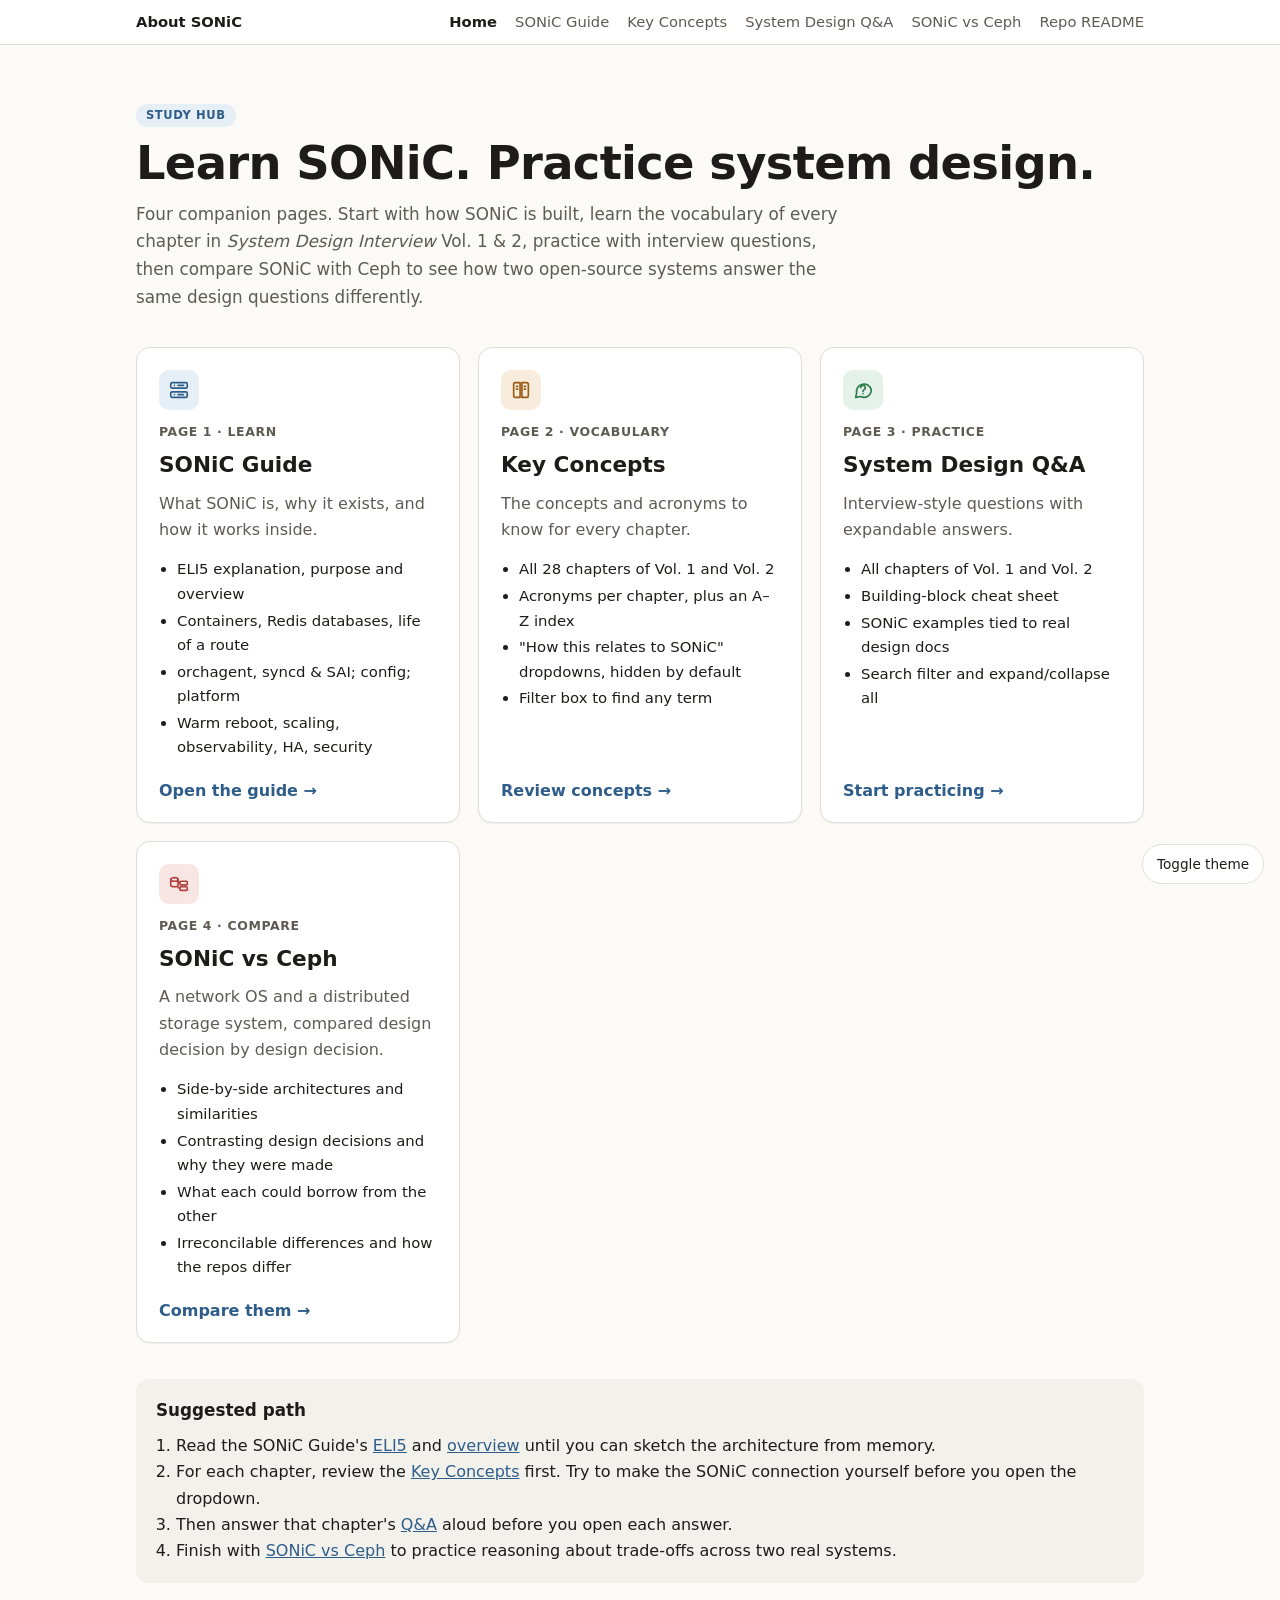
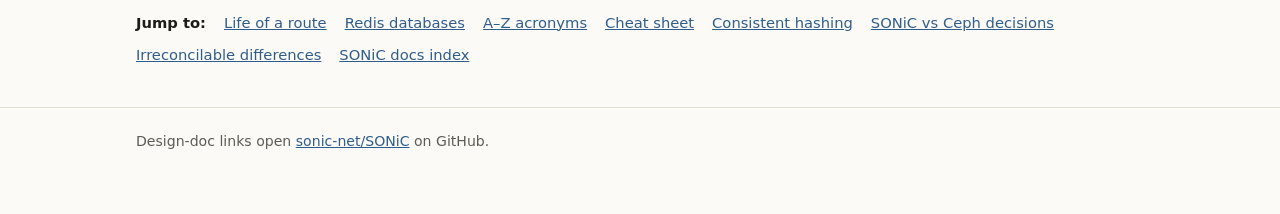
==== index.html @ ba14b764 "Add About SONiC study site Five static pages correlating System Design Interview (Vol. 1 & 2) with S" ====
<!doctype html>
<html lang="en">
<head>
<meta charset="utf-8">
<meta name="viewport" content="width=device-width, initial-scale=1">
<title>About SONiC</title>
<style>
:root{
  --bg:#fbfaf7; --surface:#ffffff; --surface-2:#f3f1ec; --text:#1d1c1a; --muted:#5f5b53;
  --border:#e2ded5; --accent:#2f5d8a; --accent-soft:#e6eef6; --ok:#2d7a4b; --ok-soft:#e5f2ea; --warn:#9a5b12; --warn-soft:#f8eddd; --ceph:#b0413e; --ceph-soft:#f7e6e4;
  --shadow:0 1px 2px rgba(0,0,0,.05);
}
@media (prefers-color-scheme: dark){
  :root:not([data-theme="light"]){
    --bg:#161614; --surface:#1f1e1b; --surface-2:#282723; --text:#ecebe6; --muted:#a8a498;
    --border:#37352f; --accent:#8db7e0; --accent-soft:#223244; --ok:#7cc79a; --ok-soft:#1f3328; --warn:#e0a860; --warn-soft:#3a2d1b; --ceph:#e8908b; --ceph-soft:#3a2322; --shadow:none;
  }
}
:root[data-theme="dark"]{
  --bg:#161614; --surface:#1f1e1b; --surface-2:#282723; --text:#ecebe6; --muted:#a8a498;
  --border:#37352f; --accent:#8db7e0; --accent-soft:#223244; --ok:#7cc79a; --ok-soft:#1f3328; --warn:#e0a860; --warn-soft:#3a2d1b; --ceph:#e8908b; --ceph-soft:#3a2322; --shadow:none;
}
*{box-sizing:border-box}
body{margin:0;background:var(--bg);color:var(--text);font:16px/1.65 system-ui,-apple-system,"Segoe UI",Roboto,sans-serif}
a{color:var(--accent)}
.wrap{max-width:1040px;margin:0 auto;padding:0 16px}
.topbar{border-bottom:1px solid var(--border);background:var(--surface)}
.topbar .wrap{display:flex;gap:18px;align-items:center;flex-wrap:wrap;padding-top:10px;padding-bottom:10px;font-size:.92rem}
.topbar a{text-decoration:none;color:var(--muted)}
.topbar a.active{color:var(--text);font-weight:600}
.topbar .brand{font-weight:700;color:var(--text);margin-right:auto;text-decoration:none}
header{padding:56px 0 28px}
.kicker{display:inline-block;font-size:.72rem;font-weight:600;letter-spacing:.05em;text-transform:uppercase;background:var(--accent-soft);color:var(--accent);border-radius:999px;padding:2px 10px;margin-bottom:10px}
header h1{font-size:clamp(2rem,5vw,2.9rem);line-height:1.15;margin:0 0 10px;letter-spacing:-.015em}
header p{color:var(--muted);margin:0;max-width:66ch;font-size:1.05rem}
.cards{display:grid;gap:18px;grid-template-columns:repeat(auto-fit,minmax(300px,1fr));margin:8px 0 36px}
a.card{display:flex;flex-direction:column;text-decoration:none;color:inherit;background:var(--surface);border:1px solid var(--border);border-radius:14px;padding:22px 22px 18px;box-shadow:var(--shadow);transition:border-color .15s,transform .15s}
a.card:hover,a.card:focus-visible{border-color:var(--accent);transform:translateY(-2px)}
.card .num{font-size:.78rem;font-weight:600;color:var(--muted);text-transform:uppercase;letter-spacing:.05em}
.card h2{margin:4px 0 8px;font-size:1.35rem}
.card p{margin:0 0 12px;color:var(--muted)}
.card ul{margin:0 0 16px;padding-left:18px;font-size:.93rem}
.card li{margin:2px 0}
.card .go{margin-top:auto;font-weight:600;color:var(--accent)}
.icon{width:40px;height:40px;border-radius:10px;display:grid;place-items:center;margin-bottom:12px}
.icon.a{background:var(--accent-soft);color:var(--accent)}
.icon.b{background:var(--ok-soft);color:var(--ok)}
.icon.c{background:var(--warn-soft);color:var(--warn)}
.icon.d{background:var(--ceph-soft);color:var(--ceph)}
.icon svg{width:22px;height:22px;fill:none;stroke:currentColor;stroke-width:1.8;stroke-linecap:round;stroke-linejoin:round}
.how{background:var(--surface-2);border-radius:12px;padding:18px 20px;margin-bottom:28px}
.how h3{margin:0 0 8px;font-size:1.05rem}
.how ol{margin:0;padding-left:20px}
.links{display:flex;flex-wrap:wrap;gap:8px 18px;font-size:.92rem;margin:0 0 40px}
footer{padding:22px 0 60px;color:var(--muted);font-size:.88rem;border-top:1px solid var(--border)}
.theme-btn{position:fixed;right:16px;bottom:16px;z-index:10;border:1px solid var(--border);background:var(--surface);color:var(--text);border-radius:999px;padding:8px 14px;font:inherit;font-size:.85rem;cursor:pointer}
</style>
</head>
<body>

<div class="topbar"><div class="wrap">
  <a class="brand" href="index.html">About SONiC</a>
  <a class="active" href="index.html">Home</a>
  <a href="SONiC_Guide.html">SONiC Guide</a>
  <a href="Key_Concepts.html">Key Concepts</a>
  <a href="System_Design_QA.html">System Design Q&amp;A</a>
  <a href="SONiC_vs_Ceph.html">SONiC vs Ceph</a>
  <a href="https://github.com/sonic-net/SONiC/blob/master/README.md">Repo README</a>
</div></div>

<main class="wrap">
<header>
  <span class="kicker">Study hub</span>
  <h1>Learn SONiC. Practice system design.</h1>
  <p>Four companion pages. Start with how SONiC is built, learn the vocabulary of every chapter in <em>System Design Interview</em> Vol. 1 &amp; 2, practice with interview questions, then compare SONiC with Ceph to see how two open-source systems answer the same design questions differently.</p>
</header>

<div class="cards">
  <a class="card" href="SONiC_Guide.html">
    <div class="icon a" aria-hidden="true"><svg viewBox="0 0 24 24"><rect x="3" y="4" width="18" height="6" rx="1.5"/><rect x="3" y="14" width="18" height="6" rx="1.5"/><path d="M7 7h.01M7 17h.01M11 7h6M11 17h6"/></svg></div>
    <span class="num">Page 1 · Learn</span>
    <h2>SONiC Guide</h2>
    <p>What SONiC is, why it exists, and how it works inside.</p>
    <ul>
      <li>ELI5 explanation, purpose and overview</li>
      <li>Containers, Redis databases, life of a route</li>
      <li>orchagent, syncd &amp; SAI; config; platform</li>
      <li>Warm reboot, scaling, observability, HA, security</li>
    </ul>
    <span class="go">Open the guide →</span>
  </a>
  <a class="card" href="Key_Concepts.html">
    <div class="icon c" aria-hidden="true"><svg viewBox="0 0 24 24"><path d="M4 5.5A1.5 1.5 0 0 1 5.5 4H11v16H5.5A1.5 1.5 0 0 1 4 18.5z"/><path d="M20 5.5A1.5 1.5 0 0 0 18.5 4H13v16h5.5a1.5 1.5 0 0 0 1.5-1.5z"/><path d="M7 8h1.5M7 11h1.5M15.5 8H17M15.5 11H17"/></svg></div>
    <span class="num">Page 2 · Vocabulary</span>
    <h2>Key Concepts</h2>
    <p>The concepts and acronyms to know for every chapter.</p>
    <ul>
      <li>All 28 chapters of Vol. 1 and Vol. 2</li>
      <li>Acronyms per chapter, plus an A–Z index</li>
      <li>"How this relates to SONiC" dropdowns, hidden by default</li>
      <li>Filter box to find any term</li>
    </ul>
    <span class="go">Review concepts →</span>
  </a>
  <a class="card" href="System_Design_QA.html">
    <div class="icon b" aria-hidden="true"><svg viewBox="0 0 24 24"><path d="M21 12a8 8 0 0 1-11.6 7.1L4 20l1-4.6A8 8 0 1 1 21 12z"/><path d="M9.5 9.5a2.5 2.5 0 1 1 3.3 2.4c-.5.2-.8.6-.8 1.1v.5M12 16h.01"/></svg></div>
    <span class="num">Page 3 · Practice</span>
    <h2>System Design Q&amp;A</h2>
    <p>Interview-style questions with expandable answers.</p>
    <ul>
      <li>All chapters of Vol. 1 and Vol. 2</li>
      <li>Building-block cheat sheet</li>
      <li>SONiC examples tied to real design docs</li>
      <li>Search filter and expand/collapse all</li>
    </ul>
    <span class="go">Start practicing →</span>
  </a>
  <a class="card" href="SONiC_vs_Ceph.html">
    <div class="icon d" aria-hidden="true"><svg viewBox="0 0 24 24"><ellipse cx="7" cy="7" rx="4" ry="2"/><path d="M3 7v6c0 1.1 1.8 2 4 2s4-.9 4-2V7"/><rect x="13" y="9" width="8" height="4" rx="1"/><rect x="13" y="15" width="8" height="4" rx="1"/><path d="M11 10h2M11 16h2"/></svg></div>
    <span class="num">Page 4 · Compare</span>
    <h2>SONiC vs Ceph</h2>
    <p>A network OS and a distributed storage system, compared design decision by design decision.</p>
    <ul>
      <li>Side-by-side architectures and similarities</li>
      <li>Contrasting design decisions and why they were made</li>
      <li>What each could borrow from the other</li>
      <li>Irreconcilable differences and how the repos differ</li>
    </ul>
    <span class="go">Compare them →</span>
  </a>
</div>

<div class="how">
  <h3>Suggested path</h3>
  <ol>
    <li>Read the SONiC Guide's <a href="SONiC_Guide.html#eli5">ELI5</a> and <a href="SONiC_Guide.html#overview">overview</a> until you can sketch the architecture from memory.</li>
    <li>For each chapter, review the <a href="Key_Concepts.html">Key Concepts</a> first. Try to make the SONiC connection yourself before you open the dropdown.</li>
    <li>Then answer that chapter's <a href="System_Design_QA.html">Q&amp;A</a> aloud before you open each answer.</li>
    <li>Finish with <a href="SONiC_vs_Ceph.html">SONiC vs Ceph</a> to practice reasoning about trade-offs across two real systems.</li>
  </ol>
</div>

<div class="links">
  <strong>Jump to:</strong>
  <a href="SONiC_Guide.html#route">Life of a route</a>
  <a href="SONiC_Guide.html#databases">Redis databases</a>
  <a href="Key_Concepts.html#glossary">A–Z acronyms</a>
  <a href="System_Design_QA.html#cheat">Cheat sheet</a>
  <a href="System_Design_QA.html#v1-hash">Consistent hashing</a>
  <a href="SONiC_vs_Ceph.html#decisions">SONiC vs Ceph decisions</a>
  <a href="SONiC_vs_Ceph.html#irreconcilable">Irreconcilable differences</a>
  <a href="https://github.com/sonic-net/SONiC/blob/master/sonic_docs_toc.md">SONiC docs index</a>
</div>
</main>

<footer><div class="wrap">Design-doc links open <a href="https://github.com/sonic-net/SONiC">sonic-net/SONiC</a> on GitHub.</div></footer>

<button class="theme-btn" id="themeBtn" type="button" aria-label="Toggle color theme">Toggle theme</button>
<script>
(function(){
  var K='about-sonic-theme';
  try{var t=localStorage.getItem(K); if(t) document.documentElement.setAttribute('data-theme',t);}catch(e){}
  document.getElementById('themeBtn').addEventListener('click',function(){
    var c=document.documentElement.getAttribute('data-theme')||(matchMedia('(prefers-color-scheme: dark)').matches?'dark':'light');
    var n=c==='dark'?'light':'dark'; document.documentElement.setAttribute('data-theme',n);
    try{localStorage.setItem(K,n)}catch(e){}
  });
})();
</script>
</body>
</html>
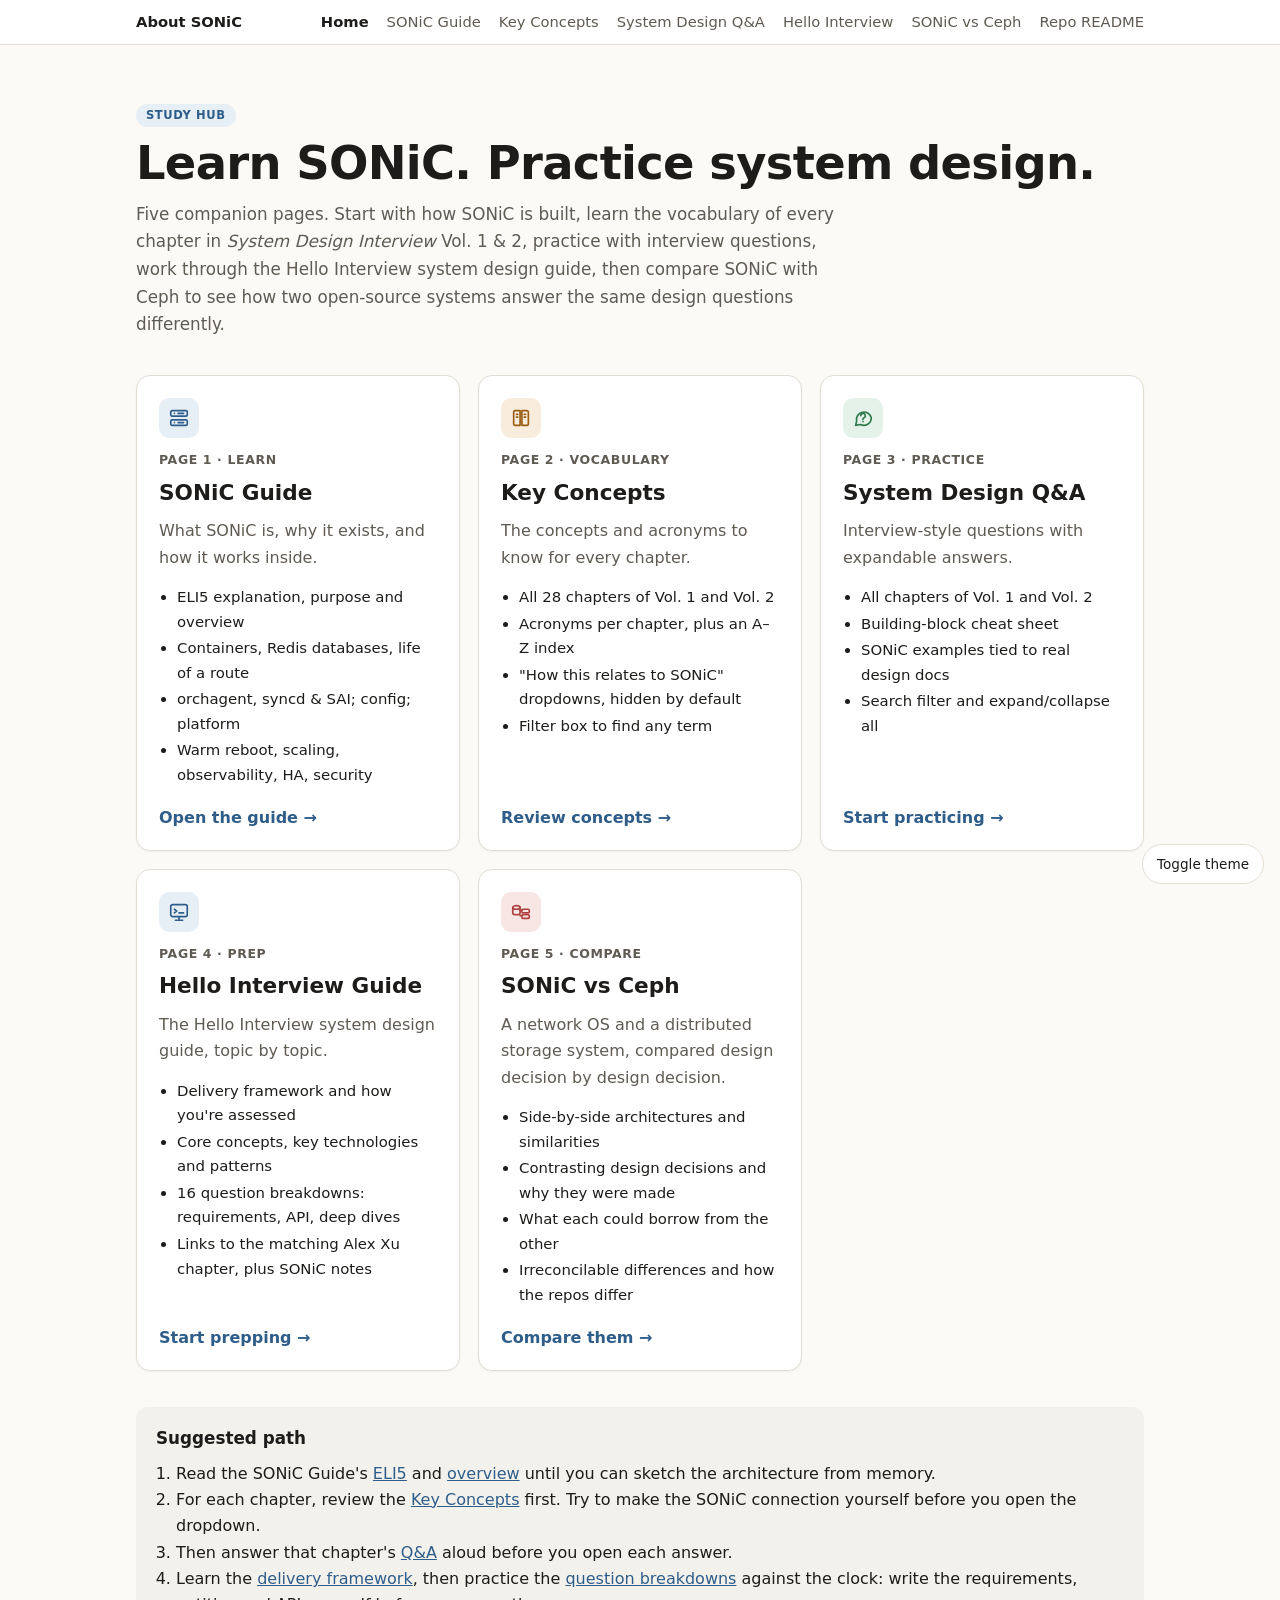
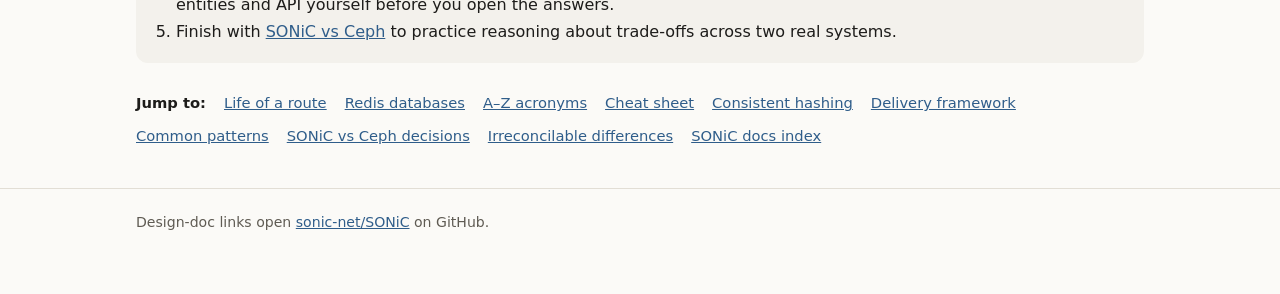
==== commit f55d1dc0: "Add mobile layout and Hello Interview study page - Shared mobile.css/mobile.js for all pages: scroll" ====
--- a/index.html
+++ b/index.html
@@ -55,6 +55,7 @@
 footer{padding:22px 0 60px;color:var(--muted);font-size:.88rem;border-top:1px solid var(--border)}
 .theme-btn{position:fixed;right:16px;bottom:16px;z-index:10;border:1px solid var(--border);background:var(--surface);color:var(--text);border-radius:999px;padding:8px 14px;font:inherit;font-size:.85rem;cursor:pointer}
 </style>
+<link rel="stylesheet" href="mobile.css">
 </head>
 <body>
 
@@ -64,6 +65,7 @@
   <a href="SONiC_Guide.html">SONiC Guide</a>
   <a href="Key_Concepts.html">Key Concepts</a>
   <a href="System_Design_QA.html">System Design Q&amp;A</a>
+  <a href="Hello_Interview.html">Hello Interview</a>
   <a href="SONiC_vs_Ceph.html">SONiC vs Ceph</a>
   <a href="https://github.com/sonic-net/SONiC/blob/master/README.md">Repo README</a>
 </div></div>
@@ -72,7 +74,7 @@
 <header>
   <span class="kicker">Study hub</span>
   <h1>Learn SONiC. Practice system design.</h1>
-  <p>Four companion pages. Start with how SONiC is built, learn the vocabulary of every chapter in <em>System Design Interview</em> Vol. 1 &amp; 2, practice with interview questions, then compare SONiC with Ceph to see how two open-source systems answer the same design questions differently.</p>
+  <p>Five companion pages. Start with how SONiC is built, learn the vocabulary of every chapter in <em>System Design Interview</em> Vol. 1 &amp; 2, practice with interview questions, work through the Hello Interview system design guide, then compare SONiC with Ceph to see how two open-source systems answer the same design questions differently.</p>
 </header>
 
 <div class="cards">
@@ -115,9 +117,22 @@
     </ul>
     <span class="go">Start practicing →</span>
   </a>
+  <a class="card" href="Hello_Interview.html">
+    <div class="icon a" aria-hidden="true"><svg viewBox="0 0 24 24"><rect x="3" y="4" width="18" height="13" rx="2"/><path d="M8 21h8M12 17v4M7 9l2.5 2L7 13M12 13h5"/></svg></div>
+    <span class="num">Page 4 · Prep</span>
+    <h2>Hello Interview Guide</h2>
+    <p>The Hello Interview system design guide, topic by topic.</p>
+    <ul>
+      <li>Delivery framework and how you're assessed</li>
+      <li>Core concepts, key technologies and patterns</li>
+      <li>16 question breakdowns: requirements, API, deep dives</li>
+      <li>Links to the matching Alex Xu chapter, plus SONiC notes</li>
+    </ul>
+    <span class="go">Start prepping →</span>
+  </a>
   <a class="card" href="SONiC_vs_Ceph.html">
     <div class="icon d" aria-hidden="true"><svg viewBox="0 0 24 24"><ellipse cx="7" cy="7" rx="4" ry="2"/><path d="M3 7v6c0 1.1 1.8 2 4 2s4-.9 4-2V7"/><rect x="13" y="9" width="8" height="4" rx="1"/><rect x="13" y="15" width="8" height="4" rx="1"/><path d="M11 10h2M11 16h2"/></svg></div>
-    <span class="num">Page 4 · Compare</span>
+    <span class="num">Page 5 · Compare</span>
     <h2>SONiC vs Ceph</h2>
     <p>A network OS and a distributed storage system, compared design decision by design decision.</p>
     <ul>
@@ -136,6 +151,7 @@
     <li>Read the SONiC Guide's <a href="SONiC_Guide.html#eli5">ELI5</a> and <a href="SONiC_Guide.html#overview">overview</a> until you can sketch the architecture from memory.</li>
     <li>For each chapter, review the <a href="Key_Concepts.html">Key Concepts</a> first. Try to make the SONiC connection yourself before you open the dropdown.</li>
     <li>Then answer that chapter's <a href="System_Design_QA.html">Q&amp;A</a> aloud before you open each answer.</li>
+    <li>Learn the <a href="Hello_Interview.html#ia-delivery">delivery framework</a>, then practice the <a href="Hello_Interview.html#grp-qb">question breakdowns</a> against the clock: write the requirements, entities and API yourself before you open the answers.</li>
     <li>Finish with <a href="SONiC_vs_Ceph.html">SONiC vs Ceph</a> to practice reasoning about trade-offs across two real systems.</li>
   </ol>
 </div>
@@ -147,6 +163,8 @@
   <a href="Key_Concepts.html#glossary">A–Z acronyms</a>
   <a href="System_Design_QA.html#cheat">Cheat sheet</a>
   <a href="System_Design_QA.html#v1-hash">Consistent hashing</a>
+  <a href="Hello_Interview.html#ia-delivery">Delivery framework</a>
+  <a href="Hello_Interview.html#grp-pt">Common patterns</a>
   <a href="SONiC_vs_Ceph.html#decisions">SONiC vs Ceph decisions</a>
   <a href="SONiC_vs_Ceph.html#irreconcilable">Irreconcilable differences</a>
   <a href="https://github.com/sonic-net/SONiC/blob/master/sonic_docs_toc.md">SONiC docs index</a>
@@ -167,5 +185,6 @@
   });
 })();
 </script>
+<script src="mobile.js"></script>
 </body>
 </html>
--- a/mobile.css
+++ b/mobile.css
@@ -0,0 +1,80 @@
+/* Shared phone/tablet layer. Linked after each page's inline <style>, so these rules win on small screens.
+   mobile.js adds the Contents toggle, the floating Contents button and stacked-table labels. */
+html{-webkit-text-size-adjust:100%;text-size-adjust:100%}
+body{overflow-wrap:break-word}
+code{word-break:break-word}
+.cards{grid-template-columns:repeat(auto-fit,minmax(min(300px,100%),1fr))}
+.grid{grid-template-columns:repeat(auto-fit,minmax(min(250px,100%),1fr))}
+.toc-toggle,.toc-fab,.swipe-hint{display:none}
+
+@media (max-width:820px){
+  /* Top bar: brand plus a single row of links that scrolls sideways */
+  .topbar{position:relative}
+  .topbar .wrap{position:relative;flex-wrap:nowrap;overflow-x:auto;gap:18px;padding-top:0;padding-bottom:0;scrollbar-width:none;-webkit-overflow-scrolling:touch}
+  .topbar .wrap::-webkit-scrollbar{display:none}
+  .topbar a{white-space:nowrap;padding:12px 0;flex:none}
+  .topbar .brand{margin-right:6px}
+  .topbar::after{content:"";position:absolute;top:0;right:0;bottom:0;width:28px;pointer-events:none;background:linear-gradient(to right,transparent,var(--surface))}
+
+  /* Contents: collapsed behind a toggle instead of a long list above the content */
+  nav.side{position:static!important;max-height:none!important;border:1px solid var(--border)!important;border-radius:10px;background:var(--surface);padding:0!important;margin:0 0 12px}
+  nav.side > ol{padding:2px 14px 12px;max-height:60vh;overflow:auto}
+  nav.side.collapsed > ol{display:none}
+  nav.side li{margin:0}
+  nav.side li a{display:block;padding:5px 0}
+  .toc-toggle{display:flex;width:100%;justify-content:space-between;align-items:center;border:0;background:none;color:var(--text);font:inherit;font-weight:600;padding:11px 14px;cursor:pointer}
+  .toc-toggle .chev{transition:transform .15s;color:var(--muted)}
+  nav.side:not(.collapsed) .toc-toggle .chev{transform:rotate(180deg)}
+  .layout{gap:0!important;grid-template-columns:minmax(0,1fr)!important}
+  .layout > *{min-width:0}
+
+  .toc-fab{position:fixed;left:16px;bottom:16px;z-index:10;border:1px solid var(--border);background:var(--surface);color:var(--text);border-radius:999px;padding:8px 14px;font:inherit;font-size:.85rem;cursor:pointer;box-shadow:0 2px 8px rgba(0,0,0,.12)}
+  .toc-fab.show{display:block}
+}
+
+@media (max-width:640px){
+  body{font-size:15.5px}
+  header{padding:26px 0 14px!important}
+  header p{font-size:1rem!important}
+  h2{overflow-wrap:anywhere}
+
+  /* Search/filter bars stop being sticky so they don't eat half the screen */
+  .toolbar{position:static}
+  .toolbar .wrap{gap:8px}
+  .toolbar input[type=search]{flex:1 1 100%}
+  .btn{padding:7px 10px;font-size:.84rem}
+
+  /* Tighter cards */
+  a.card{padding:18px 16px 16px}
+  .chap,.card,.idea,.irr,.eli5{padding-left:14px!important;padding-right:14px!important}
+  .how{padding:14px 16px}
+  details.qa summary{padding:12px 12px 12px 40px}
+  .ans{padding:12px 12px 14px 40px}
+  details.qa summary::before,.ans::before{left:10px}
+  .analogy{grid-template-columns:1fr!important}
+  .analogy dd{margin-bottom:6px}
+  ol.flow li{padding-left:36px}
+  ol.flow li::before{left:8px}
+  .steps li{padding-left:48px}
+  .steps li::before{left:12px}
+
+  /* Tables become stacked cards: one block per row, cells labelled from the header */
+  .table-wrap,.tw{overflow:visible!important;background:var(--surface)}
+  table.stack{min-width:0!important;display:block}
+  table.stack thead{display:none}
+  table.stack tbody,table.stack tr{display:block}
+  table.stack tr{padding:10px 12px;border-bottom:1px solid var(--border)}
+  table.stack tr:last-child{border-bottom:none}
+  table.stack td,table.stack tbody th{display:block;width:auto!important;border:none!important;padding:2px 0!important;background:none!important;white-space:normal!important}
+  table.stack tr > :first-child{font-weight:600;font-size:1rem}
+  table.stack td[data-label]::before{content:attr(data-label);display:block;font-size:.7rem;font-weight:600;letter-spacing:.05em;text-transform:uppercase;color:var(--muted);margin-top:6px}
+  table.stack tr > td:first-child[data-label]::before{display:none}
+
+  /* Wide diagrams keep their size and scroll sideways; a hint says so */
+  .swipe-hint{display:block;font-size:.8rem;color:var(--muted);margin:10px 0 -4px}
+
+  .theme-btn{width:38px;height:38px;padding:0;font-size:0;right:12px;bottom:12px;display:grid;place-items:center;box-shadow:0 2px 8px rgba(0,0,0,.12)}
+  .theme-btn::before{content:"◐";font-size:18px;line-height:1}
+  .toc-fab{padding:6px 11px;font-size:.78rem;left:12px;bottom:12px}
+  footer{padding-bottom:72px!important}
+}
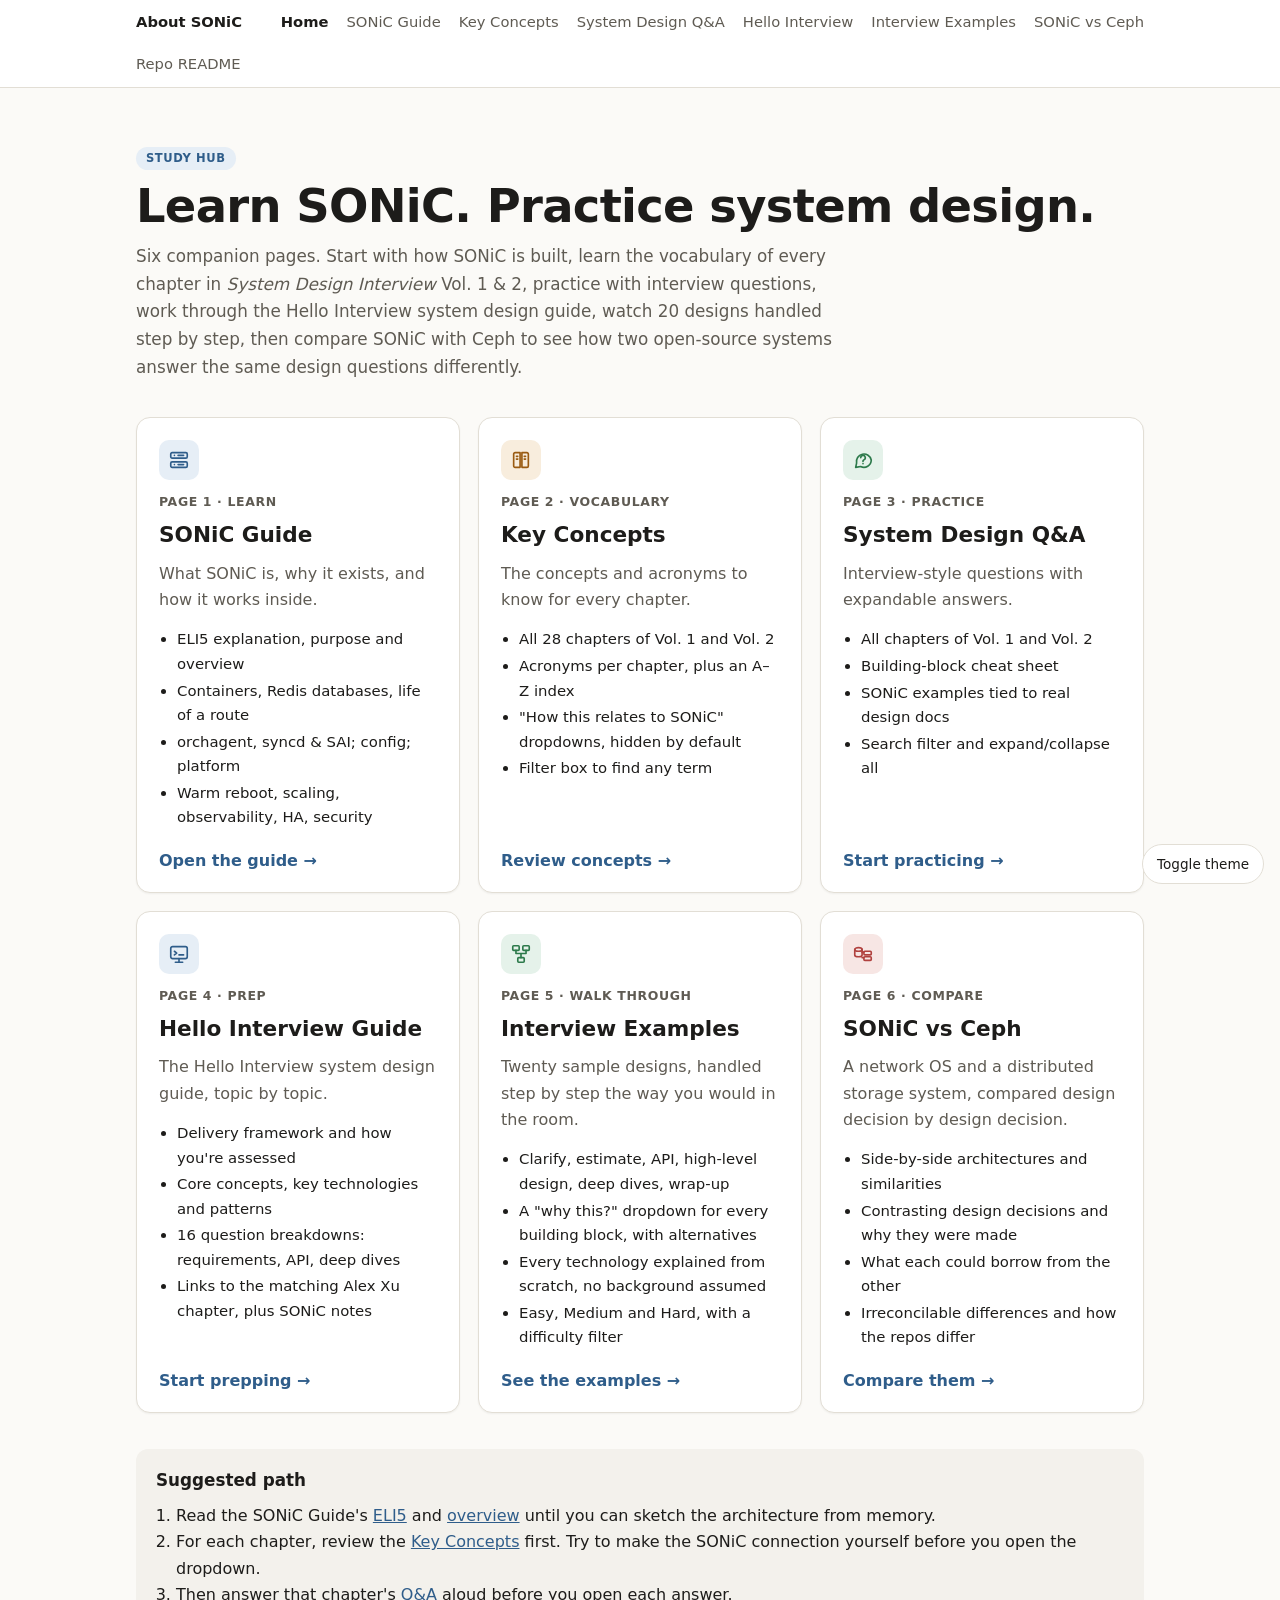
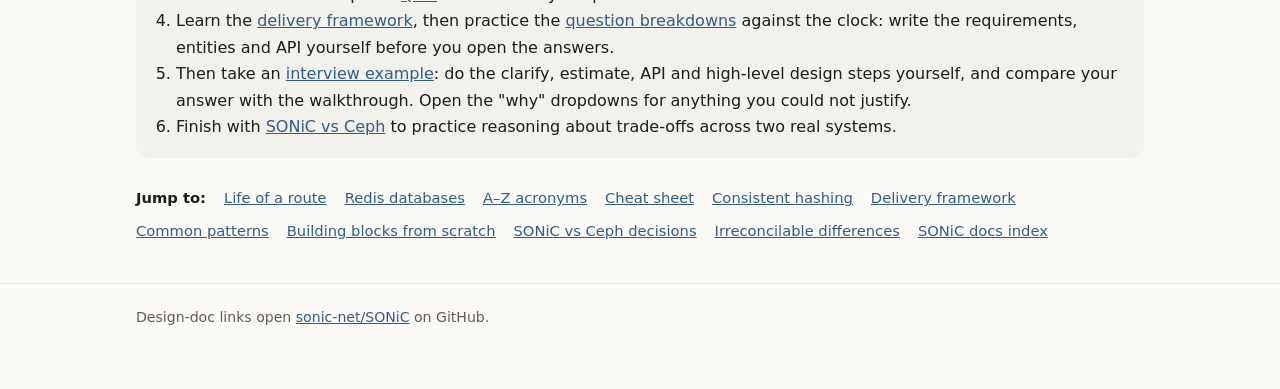
==== commit 7310d383: "Add Interview Examples page with 20 worked system designs - New Interview_Examples.html: 20 designs " ====
--- a/index.html
+++ b/index.html
@@ -66,6 +66,7 @@
   <a href="Key_Concepts.html">Key Concepts</a>
   <a href="System_Design_QA.html">System Design Q&amp;A</a>
   <a href="Hello_Interview.html">Hello Interview</a>
+  <a href="Interview_Examples.html">Interview Examples</a>
   <a href="SONiC_vs_Ceph.html">SONiC vs Ceph</a>
   <a href="https://github.com/sonic-net/SONiC/blob/master/README.md">Repo README</a>
 </div></div>
@@ -74,7 +75,7 @@
 <header>
   <span class="kicker">Study hub</span>
   <h1>Learn SONiC. Practice system design.</h1>
-  <p>Five companion pages. Start with how SONiC is built, learn the vocabulary of every chapter in <em>System Design Interview</em> Vol. 1 &amp; 2, practice with interview questions, work through the Hello Interview system design guide, then compare SONiC with Ceph to see how two open-source systems answer the same design questions differently.</p>
+  <p>Six companion pages. Start with how SONiC is built, learn the vocabulary of every chapter in <em>System Design Interview</em> Vol. 1 &amp; 2, practice with interview questions, work through the Hello Interview system design guide, watch 20 designs handled step by step, then compare SONiC with Ceph to see how two open-source systems answer the same design questions differently.</p>
 </header>
 
 <div class="cards">
@@ -130,9 +131,22 @@
     </ul>
     <span class="go">Start prepping →</span>
   </a>
+  <a class="card" href="Interview_Examples.html">
+    <div class="icon b" aria-hidden="true"><svg viewBox="0 0 24 24"><rect x="3" y="3" width="7" height="5" rx="1"/><rect x="14" y="3" width="7" height="5" rx="1"/><rect x="8.5" y="16" width="7" height="5" rx="1"/><path d="M6.5 8v3.5h11V8M12 11.5V16"/></svg></div>
+    <span class="num">Page 5 · Walk through</span>
+    <h2>Interview Examples</h2>
+    <p>Twenty sample designs, handled step by step the way you would in the room.</p>
+    <ul>
+      <li>Clarify, estimate, API, high-level design, deep dives, wrap-up</li>
+      <li>A "why this?" dropdown for every building block, with alternatives</li>
+      <li>Every technology explained from scratch, no background assumed</li>
+      <li>Easy, Medium and Hard, with a difficulty filter</li>
+    </ul>
+    <span class="go">See the examples →</span>
+  </a>
   <a class="card" href="SONiC_vs_Ceph.html">
     <div class="icon d" aria-hidden="true"><svg viewBox="0 0 24 24"><ellipse cx="7" cy="7" rx="4" ry="2"/><path d="M3 7v6c0 1.1 1.8 2 4 2s4-.9 4-2V7"/><rect x="13" y="9" width="8" height="4" rx="1"/><rect x="13" y="15" width="8" height="4" rx="1"/><path d="M11 10h2M11 16h2"/></svg></div>
-    <span class="num">Page 5 · Compare</span>
+    <span class="num">Page 6 · Compare</span>
     <h2>SONiC vs Ceph</h2>
     <p>A network OS and a distributed storage system, compared design decision by design decision.</p>
     <ul>
@@ -152,6 +166,7 @@
     <li>For each chapter, review the <a href="Key_Concepts.html">Key Concepts</a> first. Try to make the SONiC connection yourself before you open the dropdown.</li>
     <li>Then answer that chapter's <a href="System_Design_QA.html">Q&amp;A</a> aloud before you open each answer.</li>
     <li>Learn the <a href="Hello_Interview.html#ia-delivery">delivery framework</a>, then practice the <a href="Hello_Interview.html#grp-qb">question breakdowns</a> against the clock: write the requirements, entities and API yourself before you open the answers.</li>
+    <li>Then take an <a href="Interview_Examples.html">interview example</a>: do the clarify, estimate, API and high-level design steps yourself, and compare your answer with the walkthrough. Open the "why" dropdowns for anything you could not justify.</li>
     <li>Finish with <a href="SONiC_vs_Ceph.html">SONiC vs Ceph</a> to practice reasoning about trade-offs across two real systems.</li>
   </ol>
 </div>
@@ -165,6 +180,7 @@
   <a href="System_Design_QA.html#v1-hash">Consistent hashing</a>
   <a href="Hello_Interview.html#ia-delivery">Delivery framework</a>
   <a href="Hello_Interview.html#grp-pt">Common patterns</a>
+  <a href="Interview_Examples.html#primers">Building blocks from scratch</a>
   <a href="SONiC_vs_Ceph.html#decisions">SONiC vs Ceph decisions</a>
   <a href="SONiC_vs_Ceph.html#irreconcilable">Irreconcilable differences</a>
   <a href="https://github.com/sonic-net/SONiC/blob/master/sonic_docs_toc.md">SONiC docs index</a>
